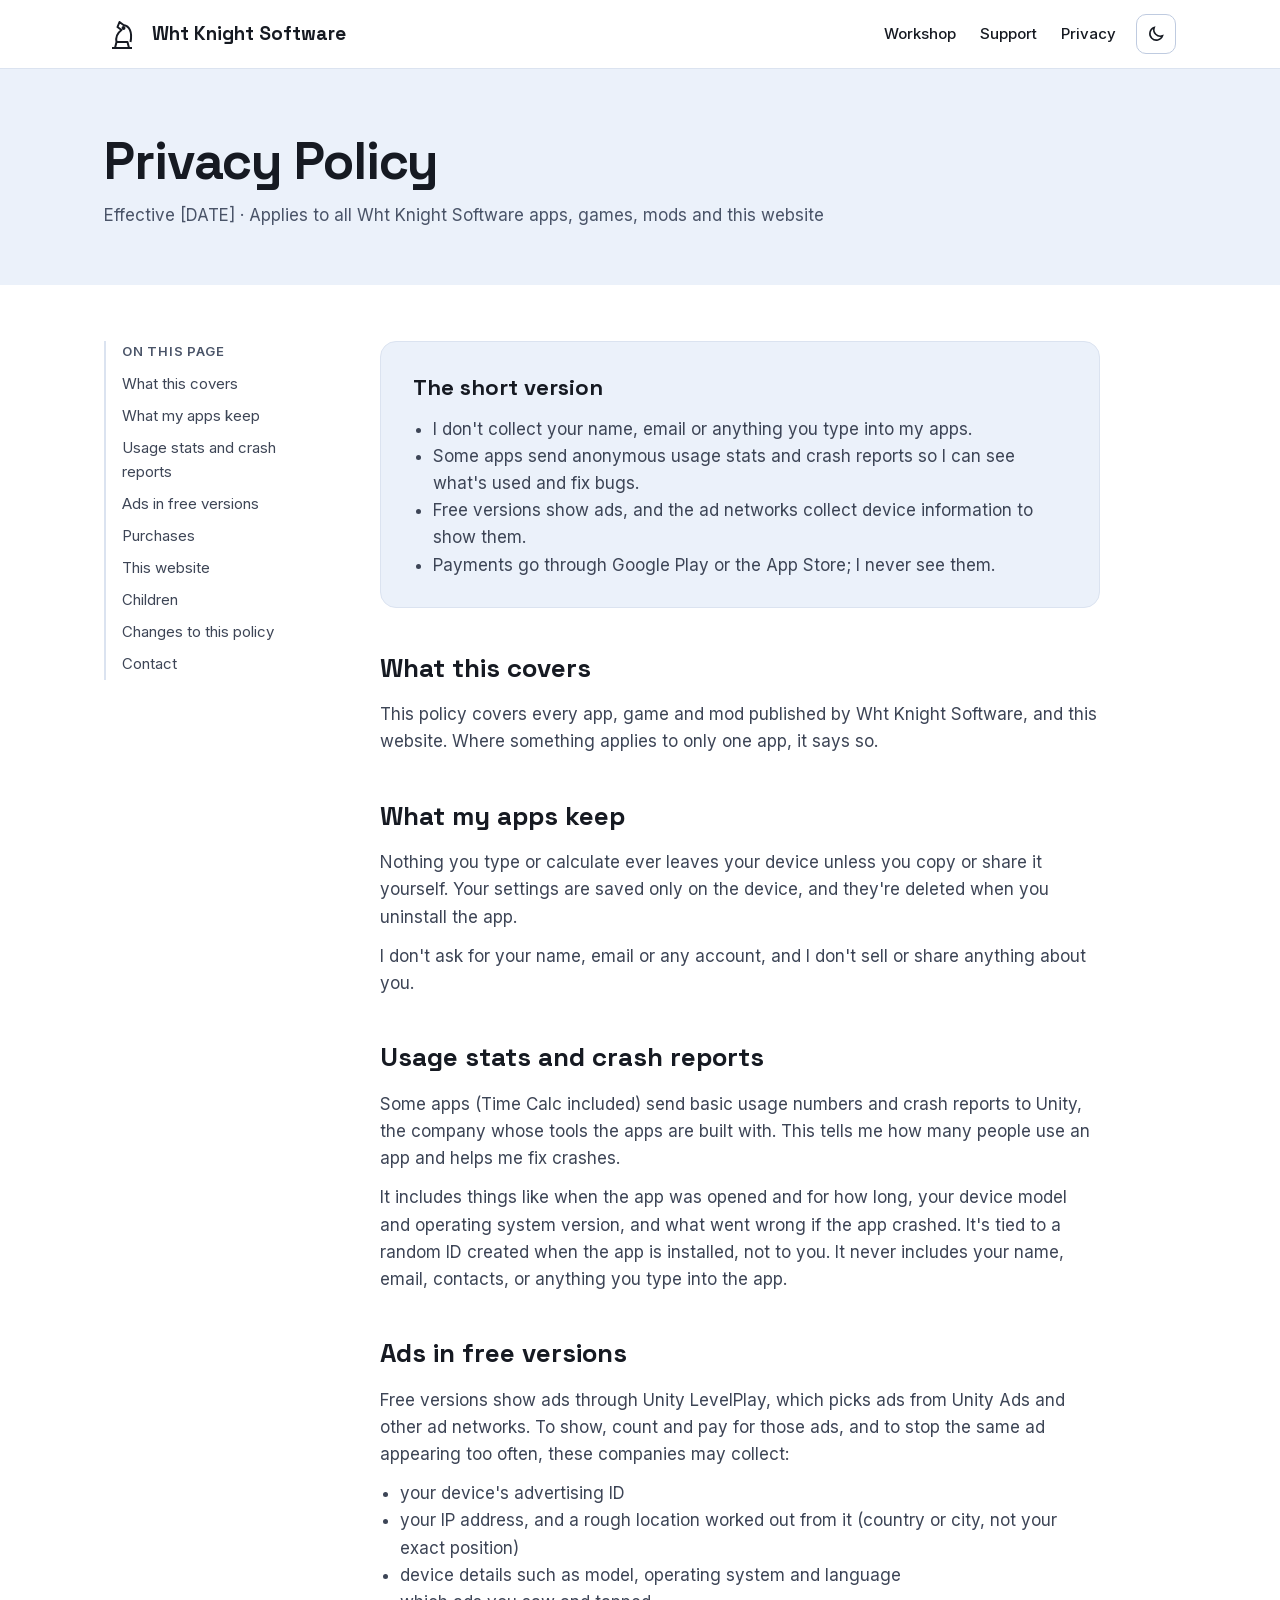
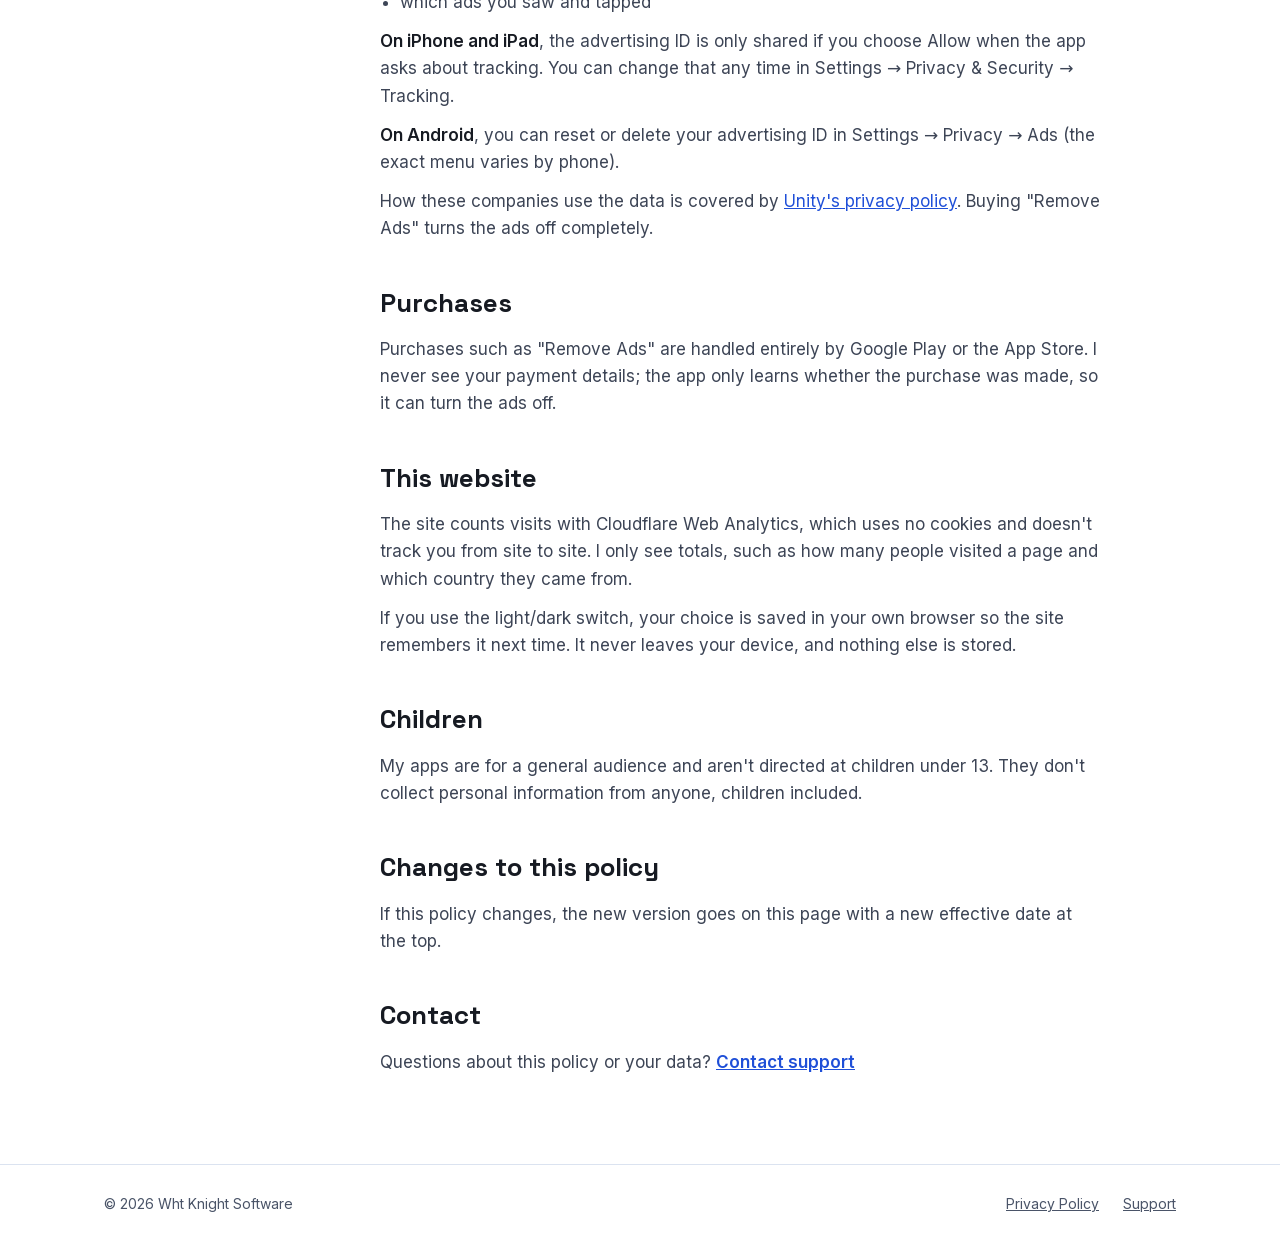
==== privacy/index.html @ 37f2941b "Initial Wht Knight Software website: home, Time Calc, privacy policy and 404 pages." ====
<!doctype html>
<html lang="en">
<head>
<meta charset="utf-8">
<meta name="viewport" content="width=device-width, initial-scale=1">
<title>Privacy Policy · Wht Knight Software</title>
<meta name="description" content="How Wht Knight Software apps, games, mods and this website handle your information.">
<meta property="og:title" content="Privacy Policy · Wht Knight Software">
<meta property="og:description" content="How Wht Knight Software apps, games, mods and this website handle your information.">
<meta property="og:type" content="website">
<meta property="og:site_name" content="Wht Knight Software">
<link rel="icon" href="/favicon.svg" type="image/svg+xml">
<script>try{var t=localStorage.getItem('theme');if(t==='light'||t==='dark')document.documentElement.setAttribute('data-theme',t)}catch(e){}</script>
<link rel="stylesheet" href="/css/site.css">
</head>
<body>
<a class="skip" href="#main">Skip to content</a>
<header class="site-header">
<div class="wrap">
<a class="brand" href="/"><svg width="36" height="36" viewBox="0 0 36 36" fill="none" stroke="currentColor" stroke-width="2" stroke-linejoin="round" aria-hidden="true"><path d="M8 32h20M11 32l1.5-6h11l1.5 6M12.5 26c-1-5 1-9 5-12l-4-3 2-5 4 3c6 1 9 7 7 17"/><circle cx="19.5" cy="12" r="1" fill="currentColor"/></svg><span class="brand-name">Wht Knight Software</span></a>
<div class="header-right">
<nav class="main-nav" aria-label="Main"><a href="/#workshop">Workshop</a><a href="/#support">Support</a><a href="/privacy/">Privacy</a></nav>
<button type="button" class="theme-toggle" aria-label="Switch light or dark mode"><svg class="moon" width="18" height="18" viewBox="0 0 18 18" fill="none" stroke="currentColor" stroke-width="1.6" aria-hidden="true"><path d="M15.5 10.8A6.5 6.5 0 0 1 7.2 2.5a6.5 6.5 0 1 0 8.3 8.3z"/></svg><svg class="sun" width="18" height="18" viewBox="0 0 18 18" fill="none" stroke="currentColor" stroke-width="1.6" stroke-linecap="round" aria-hidden="true"><circle cx="9" cy="9" r="3.5"/><path d="M9 1.5v2M9 14.5v2M1.5 9h2M14.5 9h2M3.7 3.7l1.4 1.4M12.9 12.9l1.4 1.4M3.7 14.3l1.4-1.4M12.9 5.1l1.4-1.4"/></svg></button>
</div>
</div>
</header>
<main id="main">

<section class="doc-head band">
<div class="wrap">
<h1>Privacy Policy</h1>
<p class="faint">Effective [DATE] · Applies to all Wht Knight Software apps, games, mods and this website</p>
</div>
</section>
<section class="doc">
<div class="wrap">
<nav class="toc" aria-label="On this page"><span class="toc-title">On this page</span><a href="#what">What this covers</a><a href="#apps">What my apps keep</a><a href="#stats">Usage stats and crash reports</a><a href="#ads">Ads in free versions</a><a href="#purchases">Purchases</a><a href="#website">This website</a><a href="#children">Children</a><a href="#changes">Changes to this policy</a><a href="#contact">Contact</a></nav>
<div class="doc-body">
<div class="summary"><h2>The short version</h2><ul class="muted">
<li>I don't collect your name, email or anything you type into my apps.</li>
<li>Some apps send anonymous usage stats and crash reports so I can see what's used and fix bugs.</li>
<li>Free versions show ads, and the ad networks collect device information to show them.</li>
<li>Payments go through Google Play or the App Store; I never see them.</li>
</ul></div>
<section id="what"><h2>What this covers</h2><p>This policy covers every app, game and mod published by Wht Knight Software, and this website. Where something applies to only one app, it says so.</p></section><section id="apps"><h2>What my apps keep</h2><p>Nothing you type or calculate ever leaves your device unless you copy or share it yourself. Your settings are saved only on the device, and they're deleted when you uninstall the app.</p><p>I don't ask for your name, email or any account, and I don't sell or share anything about you.</p></section><section id="stats"><h2>Usage stats and crash reports</h2><p>Some apps (Time Calc included) send basic usage numbers and crash reports to Unity, the company whose tools the apps are built with. This tells me how many people use an app and helps me fix crashes.</p><p>It includes things like when the app was opened and for how long, your device model and operating system version, and what went wrong if the app crashed. It's tied to a random ID created when the app is installed, not to you. It never includes your name, email, contacts, or anything you type into the app.</p></section><section id="ads"><h2>Ads in free versions</h2><p>Free versions show ads through Unity LevelPlay, which picks ads from Unity Ads and other ad networks. To show, count and pay for those ads, and to stop the same ad appearing too often, these companies may collect:</p><ul><li>your device's advertising ID</li><li>your IP address, and a rough location worked out from it (country or city, not your exact position)</li><li>device details such as model, operating system and language</li><li>which ads you saw and tapped</li></ul><p><strong>On iPhone and iPad</strong>, the advertising ID is only shared if you choose Allow when the app asks about tracking. You can change that any time in Settings → Privacy &amp; Security → Tracking.</p><p><strong>On Android</strong>, you can reset or delete your advertising ID in Settings → Privacy → Ads (the exact menu varies by phone).</p><p>How these companies use the data is covered by <a href="https://unity.com/legal/game-player-and-app-user-privacy-policy">Unity's privacy policy</a>. Buying "Remove Ads" turns the ads off completely.</p></section><section id="purchases"><h2>Purchases</h2><p>Purchases such as "Remove Ads" are handled entirely by Google Play or the App Store. I never see your payment details; the app only learns whether the purchase was made, so it can turn the ads off.</p></section><section id="website"><h2>This website</h2><p>The site counts visits with Cloudflare Web Analytics, which uses no cookies and doesn't track you from site to site. I only see totals, such as how many people visited a page and which country they came from.</p><p>If you use the light/dark switch, your choice is saved in your own browser so the site remembers it next time. It never leaves your device, and nothing else is stored.</p></section><section id="children"><h2>Children</h2><p>My apps are for a general audience and aren't directed at children under 13. They don't collect personal information from anyone, children included.</p></section><section id="changes"><h2>Changes to this policy</h2><p>If this policy changes, the new version goes on this page with a new effective date at the top.</p></section><section id="contact"><h2>Contact</h2><p>Questions about this policy or your data? <a class="reveal" href="/#support">Contact support</a></p></section>
</div>
</div>
</section>

</main>
<footer class="site-footer">
<div class="wrap">
<span>© 2026 Wht Knight Software</span>
<nav aria-label="Footer"><a href="/privacy/">Privacy Policy</a><a href="/#support">Support</a></nav>
</div>
</footer>
<script src="/js/site.js"></script>
<!-- Cloudflare Web Analytics --><script defer src='https://static.cloudflareinsights.com/beacon.min.js' data-cf-beacon='{"token": "ca6f470025f94512a56d23987fe3d4a7"}'></script><!-- End Cloudflare Web Analytics -->
</body>
</html>
---- css/site.css ----
/* Wht Knight Software site styles. Colors are tokens: change them here, in both themes. */
/* Fonts are hosted here (SIL Open Font License; see fonts/OFL-*.txt), so visitors never contact Google. Latin subset. */
@font-face { font-family: "Inter"; font-style: normal; font-weight: 400 600; font-display: swap; src: url("/fonts/inter-latin.woff2") format("woff2"); }
@font-face { font-family: "Space Grotesk"; font-style: normal; font-weight: 500 700; font-display: swap; src: url("/fonts/space-grotesk-latin.woff2") format("woff2"); }

:root {
  color-scheme: light;
  --bg: #ffffff; --alt: #ebf1fa; --card: #ffffff;
  --fg: #161a22; --muted: #3d4556; --faint: #4a5468;
  --line: #dbe3f0; --line2: #bfcbe0;
  --accent: #1f4fd8; --onaccent: #ffffff; --link: #1f4fd8;
  --hdr: #ffffff; --hdrfg: #161a22; --hdrline: #dbe3f0;
  --ph: #e2eaf7;
}
:root[data-theme="dark"] {
  color-scheme: dark;
  --bg: #0e131e; --alt: #131a29; --card: #1b2336;
  --fg: #e8ecf4; --muted: #a9b4c8; --faint: #8f9bb3;
  --line: #2a3348; --line2: #3a4560;
  --accent: #8cb4ff; --onaccent: #0a1a3a; --link: #8cb4ff;
  --hdr: #1d3b7a; --hdrfg: #ffffff; --hdrline: #1d3b7a;
  --ph: #222b40;
}
@media (prefers-color-scheme: dark) {
  :root:not([data-theme="light"]) {
    color-scheme: dark;
    --bg: #0e131e; --alt: #131a29; --card: #1b2336;
    --fg: #e8ecf4; --muted: #a9b4c8; --faint: #8f9bb3;
    --line: #2a3348; --line2: #3a4560;
    --accent: #8cb4ff; --onaccent: #0a1a3a; --link: #8cb4ff;
    --hdr: #1d3b7a; --hdrfg: #ffffff; --hdrline: #1d3b7a;
    --ph: #222b40;
  }
}

*, *::before, *::after { box-sizing: border-box; }
html { scroll-behavior: smooth; }
@media (prefers-reduced-motion: reduce) { html { scroll-behavior: auto; } }
body {
  margin: 0; background: var(--bg); color: var(--fg);
  font-family: Inter, system-ui, -apple-system, "Segoe UI", sans-serif; font-size: 17px; line-height: 1.6;
  -webkit-text-size-adjust: 100%;
}
h1, h2, h3, .brand-name { font-family: "Space Grotesk", Inter, system-ui, sans-serif; }
h1, h2, h3, p { margin: 0; }
a { color: var(--link); }
img { max-width: 100%; }
.wrap { max-width: 1120px; margin: 0 auto; padding: 0 24px; }
.muted { color: var(--muted); }
.faint { color: var(--faint); }
.accent { color: var(--accent); }
.skip { position: absolute; left: -9999px; }
.skip:focus { left: 16px; top: 16px; z-index: 10; background: var(--card); padding: 8px 12px; border-radius: 8px; }

/* Header */
.site-header { background: var(--hdr); border-bottom: 1px solid var(--hdrline); }
.site-header .wrap { display: flex; flex-wrap: wrap; align-items: center; justify-content: space-between; gap: 12px 24px; padding-top: 14px; padding-bottom: 14px; }
.brand { display: flex; align-items: center; gap: 12px; color: var(--hdrfg); text-decoration: none; }
.brand-name { font-weight: 700; font-size: 19px; }
.header-right { display: flex; align-items: center; gap: 20px; }
.main-nav { display: flex; flex-wrap: wrap; gap: 4px 24px; font-size: 15px; font-weight: 500; }
.main-nav a { color: var(--hdrfg); text-decoration: none; padding: 8px 0; }
.main-nav a:hover { text-decoration: underline; }
.theme-toggle {
  display: inline-flex; align-items: center; justify-content: center; width: 40px; height: 40px;
  border-radius: 10px; border: 1px solid var(--line2); background: transparent; color: var(--hdrfg); cursor: pointer; padding: 0;
}
:root[data-theme="dark"] .theme-toggle { border-color: rgba(255,255,255,0.35); }
@media (prefers-color-scheme: dark) { :root:not([data-theme="light"]) .theme-toggle { border-color: rgba(255,255,255,0.35); } }
.theme-toggle .sun { display: none; }
:root[data-theme="dark"] .theme-toggle .sun { display: block; }
:root[data-theme="dark"] .theme-toggle .moon { display: none; }
@media (prefers-color-scheme: dark) {
  :root:not([data-theme="light"]) .theme-toggle .sun { display: block; }
  :root:not([data-theme="light"]) .theme-toggle .moon { display: none; }
}

/* Sections */
.band { background: var(--alt); }
.section { padding: 80px 0; }
.section > .wrap { display: flex; flex-direction: column; gap: 28px; }
.section-title { font-size: 34px; letter-spacing: -0.01em; line-height: 1.2; }

/* Home hero */
.hero { padding: 96px 0; text-align: center; }
.hero .wrap { max-width: 880px; display: flex; flex-direction: column; align-items: center; gap: 22px; }
.hero h1 { font-size: clamp(38px, 6vw, 60px); line-height: 1.06; letter-spacing: -0.02em; }
.hero p { font-size: 19px; max-width: 600px; }

/* Project card */
.card { border: 1px solid var(--line); background: var(--card); border-radius: 20px; padding: 36px; }
.project { display: flex; flex-wrap: wrap; align-items: center; gap: 36px; }
.project-main { flex: 1 1 440px; display: flex; flex-direction: column; gap: 14px; }
.project-head { display: flex; align-items: center; gap: 16px; }
.app-icon { flex: none; border-radius: 22%; display: block; }
.project h3 { font-size: 28px; line-height: 1.2; }
.tags { display: flex; flex-wrap: wrap; gap: 8px; margin-top: 4px; }
.tag { display: inline-flex; padding: 2px 10px; border-radius: 999px; background: var(--alt); border: 1px solid var(--line); font-size: 13px; font-weight: 600; color: var(--faint); }
.links { display: flex; flex-wrap: wrap; align-items: center; gap: 12px; margin-top: 8px; }
.more { font-size: 15px; font-weight: 600; padding: 8px; }
.shot { flex: none; border-radius: 18px; border: 1px solid var(--line); background: var(--ph); display: block; }
.shot-placeholder { flex: none; width: 150px; height: 310px; border-radius: 18px; border: 2px dashed var(--line2); background: var(--ph); }

/* Official store badges. Google's PNG has built-in clear space, so it's drawn taller to match Apple's. */
.badge { display: inline-block; line-height: 0; }
.badge img { display: block; width: auto; }
.badge-google img { height: 70px; margin: -9px -9px; }
.badge-apple img { height: 52px; }

/* Teaser */
.teaser { border: 1px dashed var(--line2); border-radius: 20px; padding: 32px; background: var(--alt); display: flex; flex-wrap: wrap; align-items: center; gap: 24px; }
.section.band .teaser { background: var(--card); }
.teaser-mark { flex: none; width: 72px; height: 72px; border-radius: 18px; border: 2px dashed var(--line2); display: flex; align-items: center; justify-content: center; color: var(--faint); }
.teaser-text { flex: 1 1 320px; display: flex; flex-direction: column; gap: 6px; }
.teaser h3 { font-size: 24px; }

/* Support + privacy */
.duo { display: grid; grid-template-columns: repeat(auto-fit, minmax(300px, 1fr)); gap: 24px; }
.duo .card { padding: 32px; display: flex; flex-direction: column; gap: 14px; }
.duo h2 { font-size: 30px; }
.reveal { font-weight: 600; }

/* Footer */
.site-footer { border-top: 1px solid var(--line); }
.site-footer .wrap { padding-top: 28px; padding-bottom: 28px; display: flex; flex-wrap: wrap; justify-content: space-between; gap: 16px; font-size: 14px; color: var(--faint); }
.site-footer nav { display: flex; flex-wrap: wrap; gap: 24px; }
.site-footer a { color: var(--faint); }

/* App page */
.crumb { font-size: 15px; color: var(--faint); }
.crumb a { color: var(--faint); }
.app-hero { padding: 40px 0 80px; }
.app-hero .wrap { display: flex; flex-direction: column; gap: 28px; }
.app-hero-row { display: flex; flex-wrap: wrap; align-items: center; gap: 56px; }
.app-hero-main { flex: 1 1 480px; display: flex; flex-direction: column; gap: 20px; }
.app-hero h1 { font-size: clamp(40px, 6vw, 52px); line-height: 1; }
.tagline { font-family: "Space Grotesk", Inter, sans-serif; font-size: clamp(22px, 3vw, 28px); line-height: 1.25; font-weight: 500; }
.app-hero-shot { flex: 0 1 260px; display: flex; justify-content: center; }
.examples { display: grid; grid-template-columns: repeat(auto-fit, minmax(280px, 1fr)); gap: 20px; }
.example { border-radius: 16px; background: var(--card); border: 1px solid var(--line); padding: 24px; display: flex; flex-direction: column; gap: 14px; }
.calc { margin-top: auto; border-radius: 10px; background: var(--alt); border: 1px solid var(--line); padding: 14px 16px; font-family: ui-monospace, "SF Mono", Menlo, Consolas, monospace; font-size: 16px; display: flex; flex-wrap: wrap; justify-content: space-between; gap: 8px; }
.calc b { font-weight: 700; }
.note { font-size: 14px; color: var(--faint); }
.features { display: grid; grid-template-columns: repeat(auto-fit, minmax(280px, 1fr)); gap: 32px 40px; }
.features h3 { font-size: 20px; margin-bottom: 6px; }
.shots { display: flex; flex-wrap: wrap; gap: 24px; align-items: flex-end; }
.faq div { padding: 22px 0; border-top: 1px solid var(--line); }
.faq h3 { font-size: 20px; margin-bottom: 6px; }

/* Policy page */
.doc-head { padding: 64px 0 56px; }
.doc-head .wrap { display: flex; flex-direction: column; gap: 12px; }
.doc-head h1 { font-size: clamp(38px, 6vw, 52px); letter-spacing: -0.02em; line-height: 1.1; }
.doc { padding: 56px 0 88px; }
.doc .wrap { display: flex; flex-wrap: wrap; gap: 56px; align-items: flex-start; }
.toc { flex: 0 0 220px; position: sticky; top: 24px; display: flex; flex-direction: column; font-size: 15px; border-left: 2px solid var(--line); padding-left: 16px; }
.toc-title { font-size: 13px; font-weight: 600; letter-spacing: 0.06em; text-transform: uppercase; color: var(--faint); margin-bottom: 6px; }
.toc a { color: var(--muted); text-decoration: none; padding: 4px 0; }
.toc a:hover { color: var(--link); }
.doc-body { flex: 1 1 520px; max-width: 720px; display: flex; flex-direction: column; gap: 40px; }
.doc-body section { scroll-margin-top: 24px; display: flex; flex-direction: column; gap: 12px; color: var(--muted); }
.doc-body h2 { font-size: 26px; color: var(--fg); }
.doc-body p, .doc-body ul { margin: 0; }
.doc-body ul { padding-left: 20px; }
.doc-body strong { color: var(--fg); }
.summary { border-radius: 16px; background: var(--alt); border: 1px solid var(--line); padding: 28px 32px; display: flex; flex-direction: column; gap: 10px; }
.summary h2 { font-size: 22px; }
@media (max-width: 820px) { .toc { position: static; flex-basis: 100%; } }

@media (max-width: 600px) {
  .wrap { padding: 0 16px; }
  .section { padding: 56px 0; }
  .hero { padding: 64px 0; }
  .card, .teaser { padding: 24px; }
  .header-right { width: 100%; justify-content: space-between; }
}

/* 404 */
.lost-knight { max-width: 100%; height: auto; }
.lost-knight .sq-l { fill: var(--card); stroke: var(--line); }
.lost-knight .sq-d { fill: var(--line2); }
.lost-knight .lk-path { stroke: var(--accent); }
.lost-knight .lk-q { fill: var(--accent); font: 700 24px "Space Grotesk", sans-serif; }
.lost-knight .lk-knight { stroke: var(--fg); }
@media (prefers-reduced-motion: no-preference) {
  .lost-knight .lk-path { animation: lk-march 1.6s linear infinite; }
  @keyframes lk-march { to { stroke-dashoffset: -26; } }
}
.nf[hidden] { display: none; }
.nf-display { width: min(420px, 100%); border-radius: 18px; background: #000; padding: 22px 24px; display: flex; flex-direction: column; align-items: flex-start; gap: 8px; text-align: left; box-shadow: 0 16px 40px rgba(10, 14, 30, 0.25); font-family: ui-monospace, "SF Mono", Menlo, Consolas, monospace; font-size: clamp(20px, 4vw, 26px); }
.nf-entry { color: #9fb3d9; }
.nf-result { color: #ffffff; font-weight: 700; align-self: flex-end; }
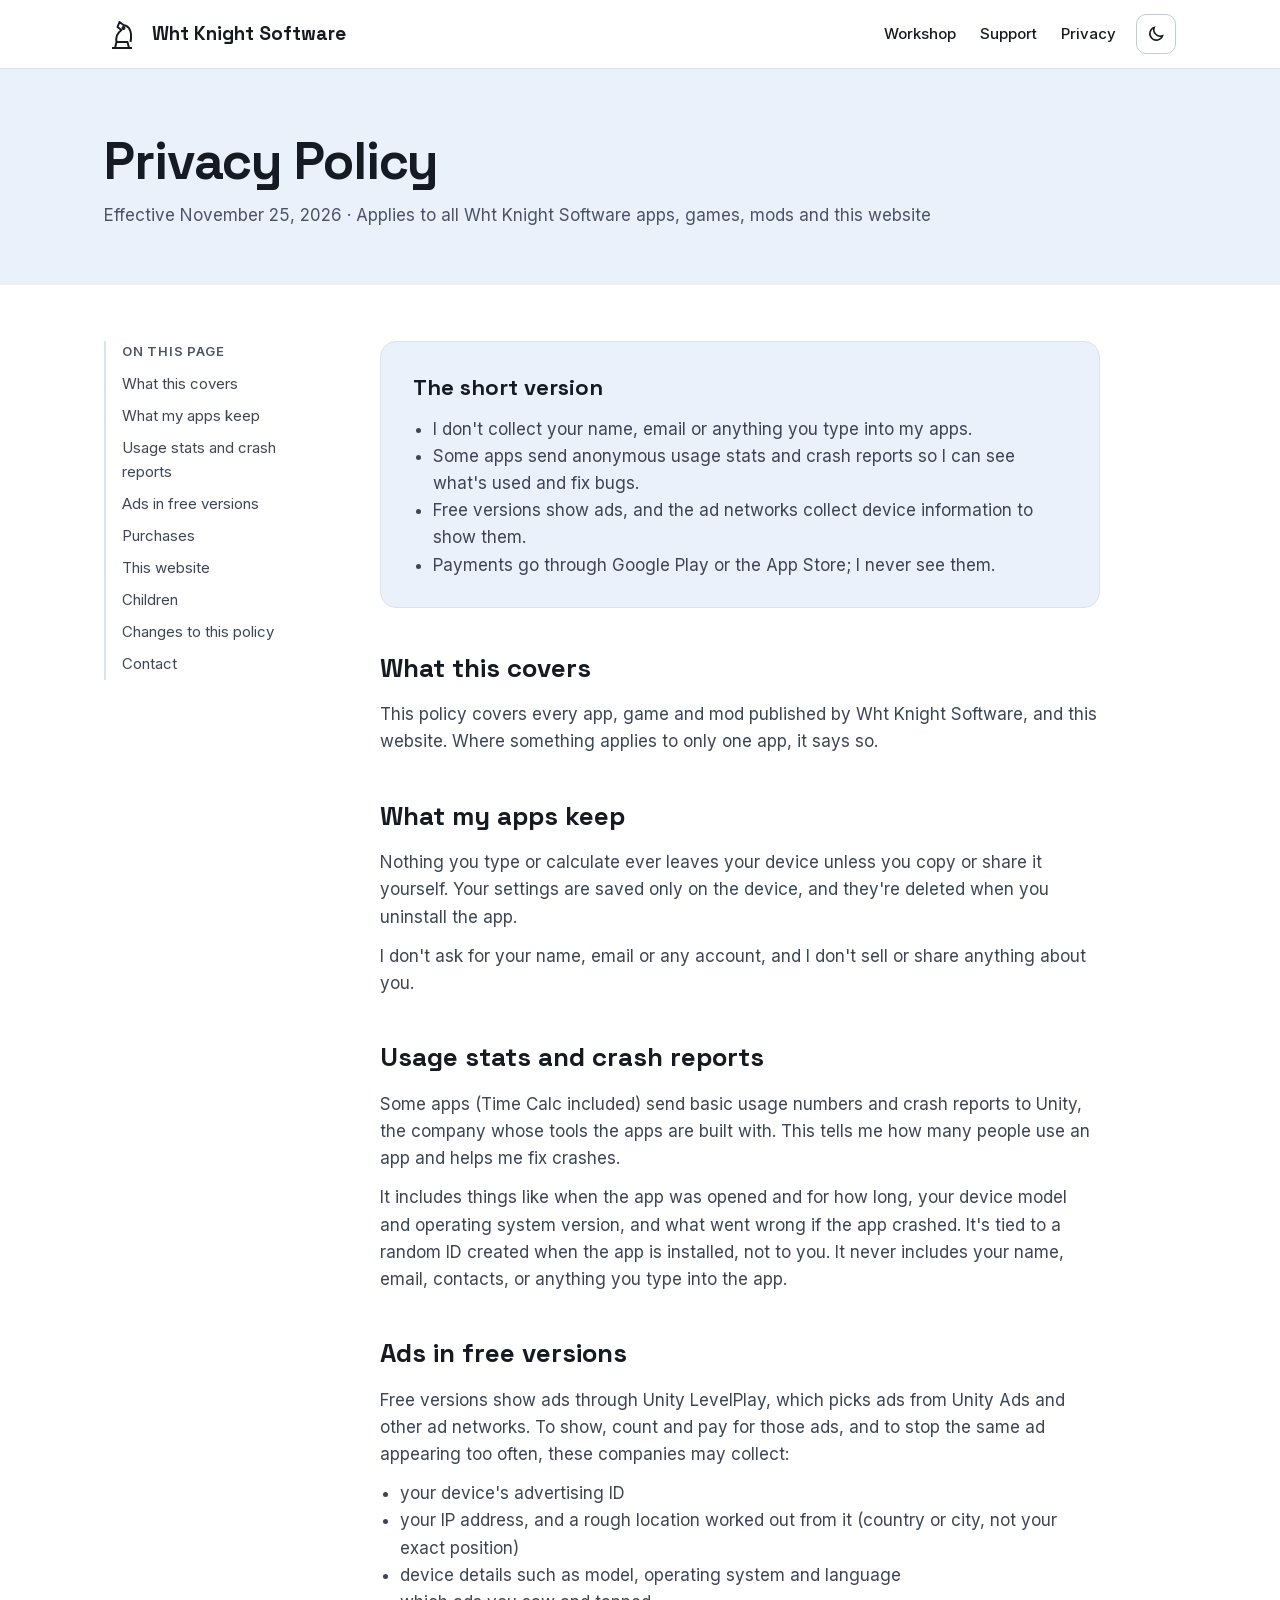
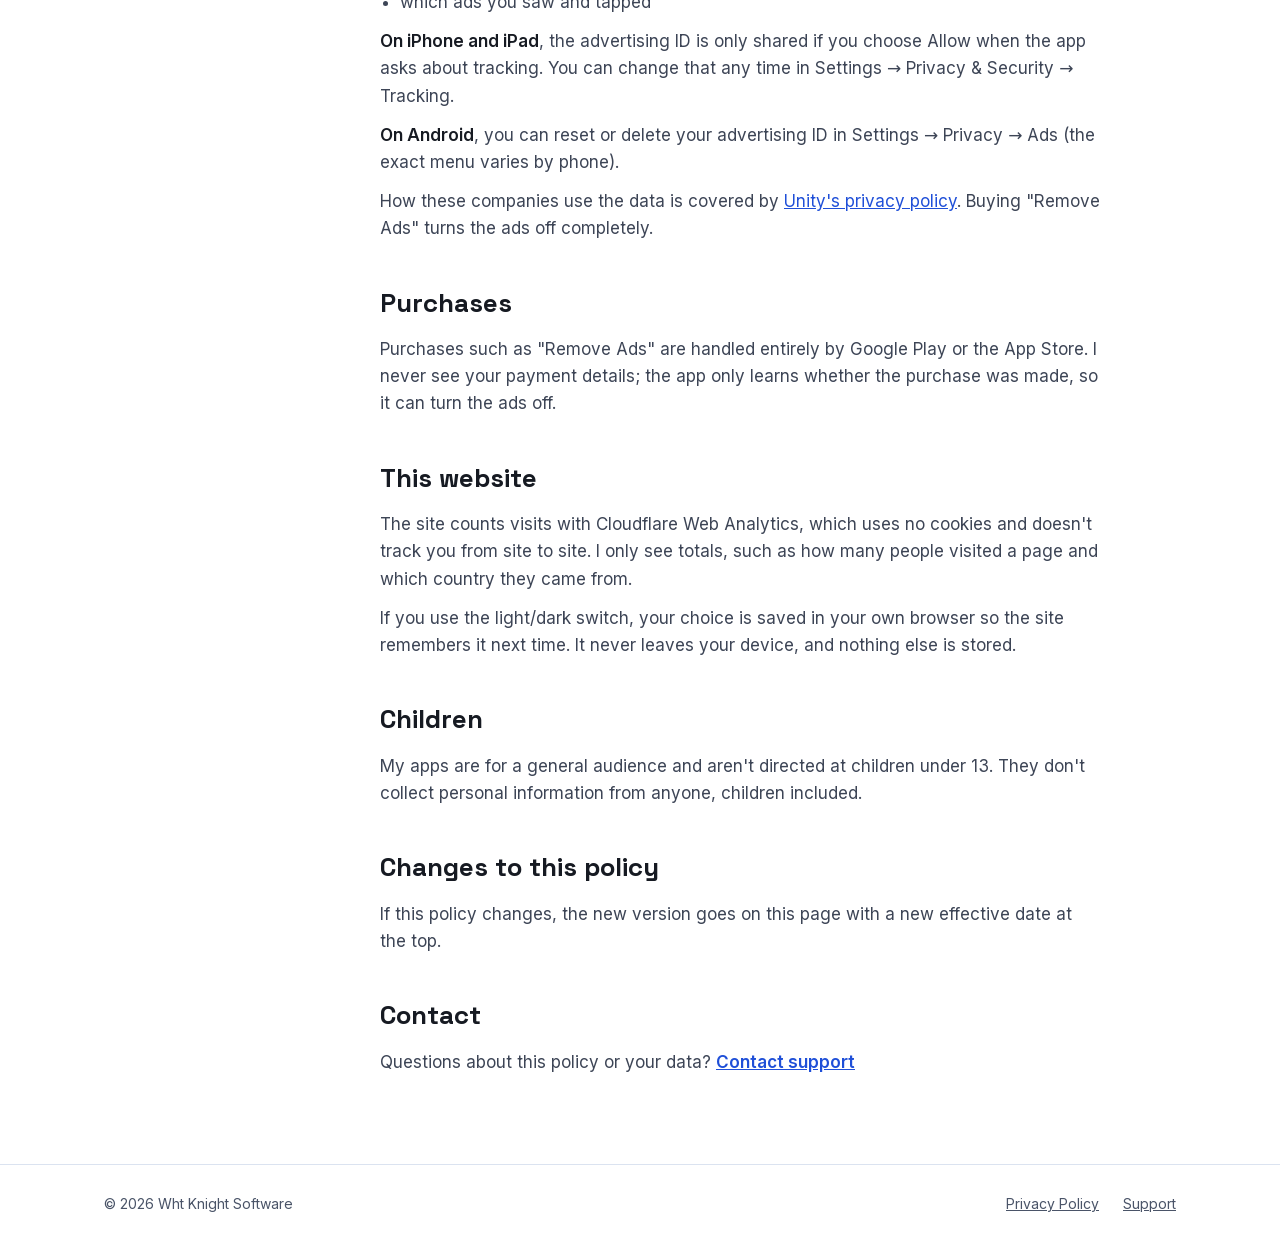
==== commit b33d0af0: "Add app-ads.txt and set the privacy policy's effective date." ====
--- a/privacy/index.html
+++ b/privacy/index.html
@@ -29,7 +29,7 @@
 <section class="doc-head band">
 <div class="wrap">
 <h1>Privacy Policy</h1>
-<p class="faint">Effective [DATE] · Applies to all Wht Knight Software apps, games, mods and this website</p>
+<p class="faint">Effective November 25, 2026 · Applies to all Wht Knight Software apps, games, mods and this website</p>
 </div>
 </section>
 <section class="doc">
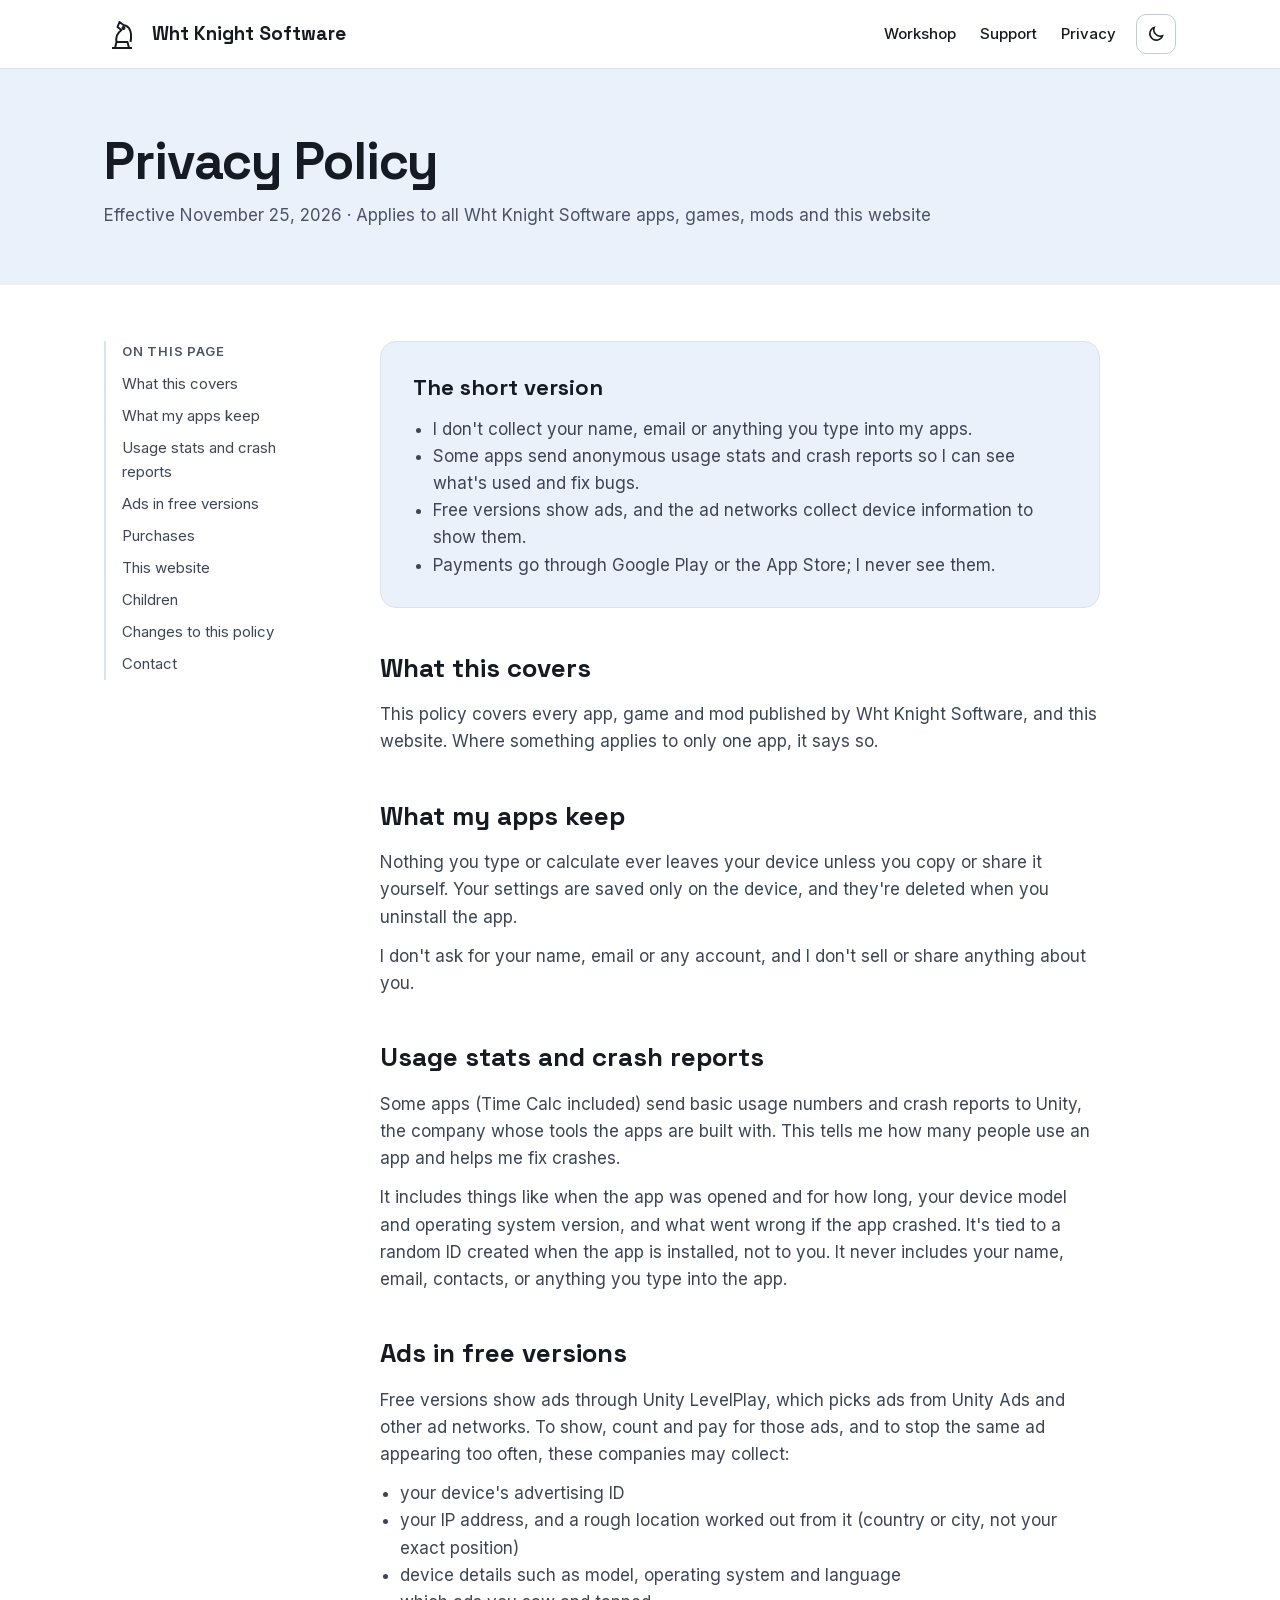
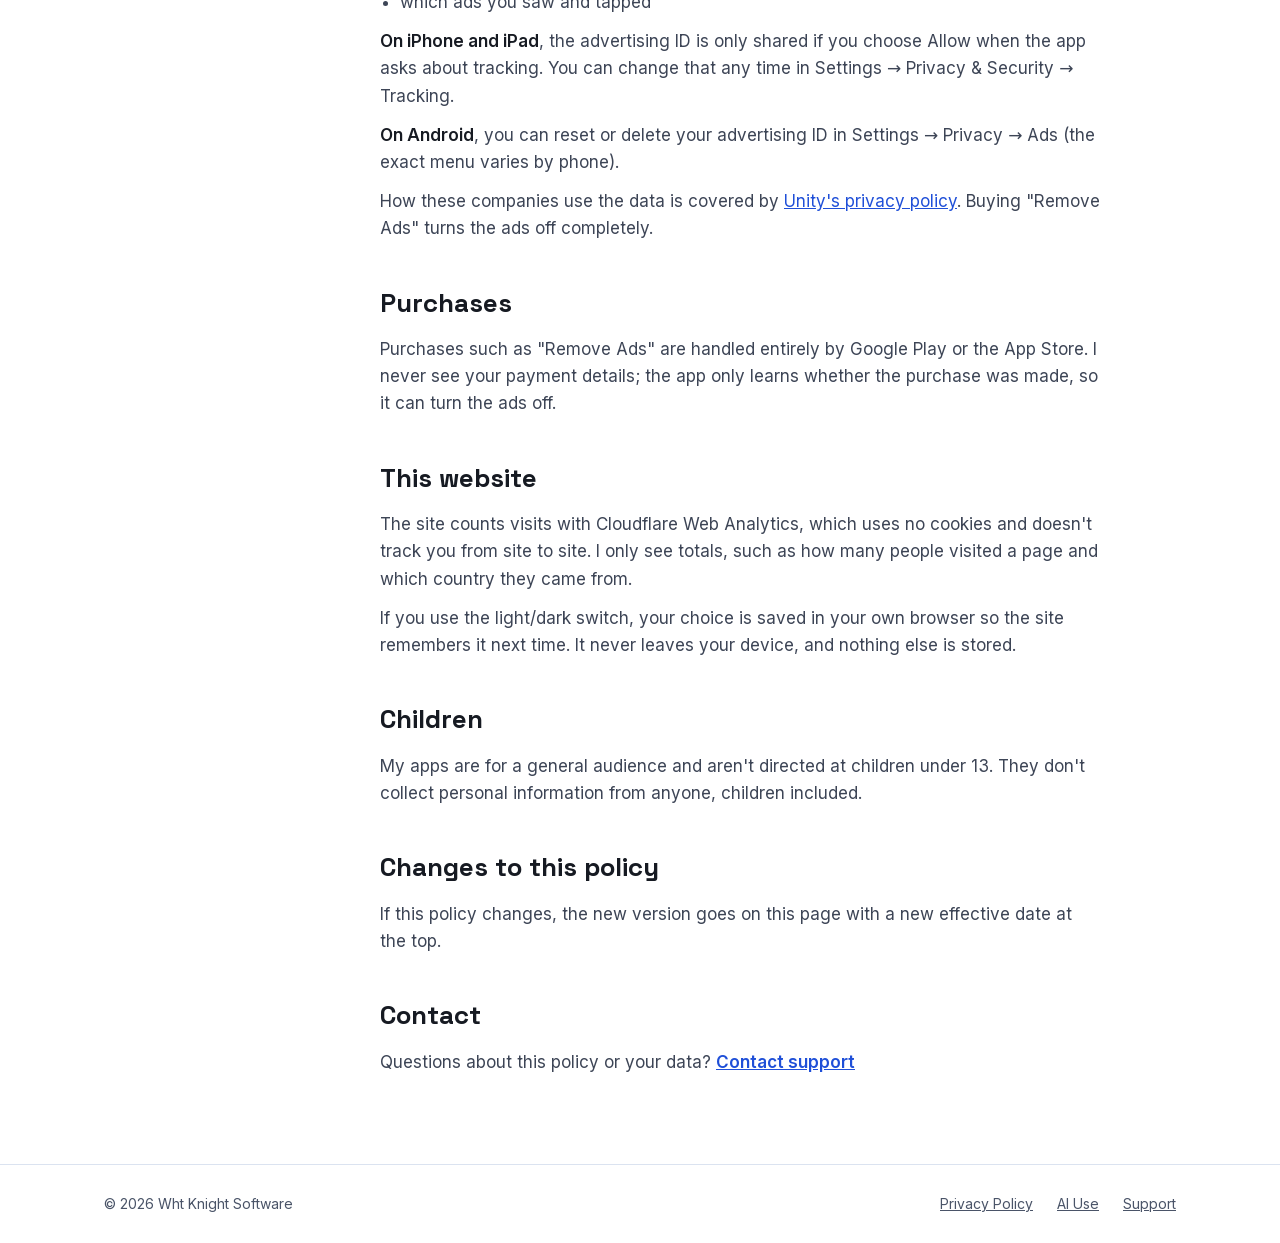
==== commit 51e8d7d6: "Add the How I use AI page and an AI Use link in the footer." ====
--- a/privacy/index.html
+++ b/privacy/index.html
@@ -51,7 +51,7 @@
 <footer class="site-footer">
 <div class="wrap">
 <span>© 2026 Wht Knight Software</span>
-<nav aria-label="Footer"><a href="/privacy/">Privacy Policy</a><a href="/#support">Support</a></nav>
+<nav aria-label="Footer"><a href="/privacy/">Privacy Policy</a><a href="/ai/">AI Use</a><a href="/#support">Support</a></nav>
 </div>
 </footer>
 <script src="/js/site.js"></script>
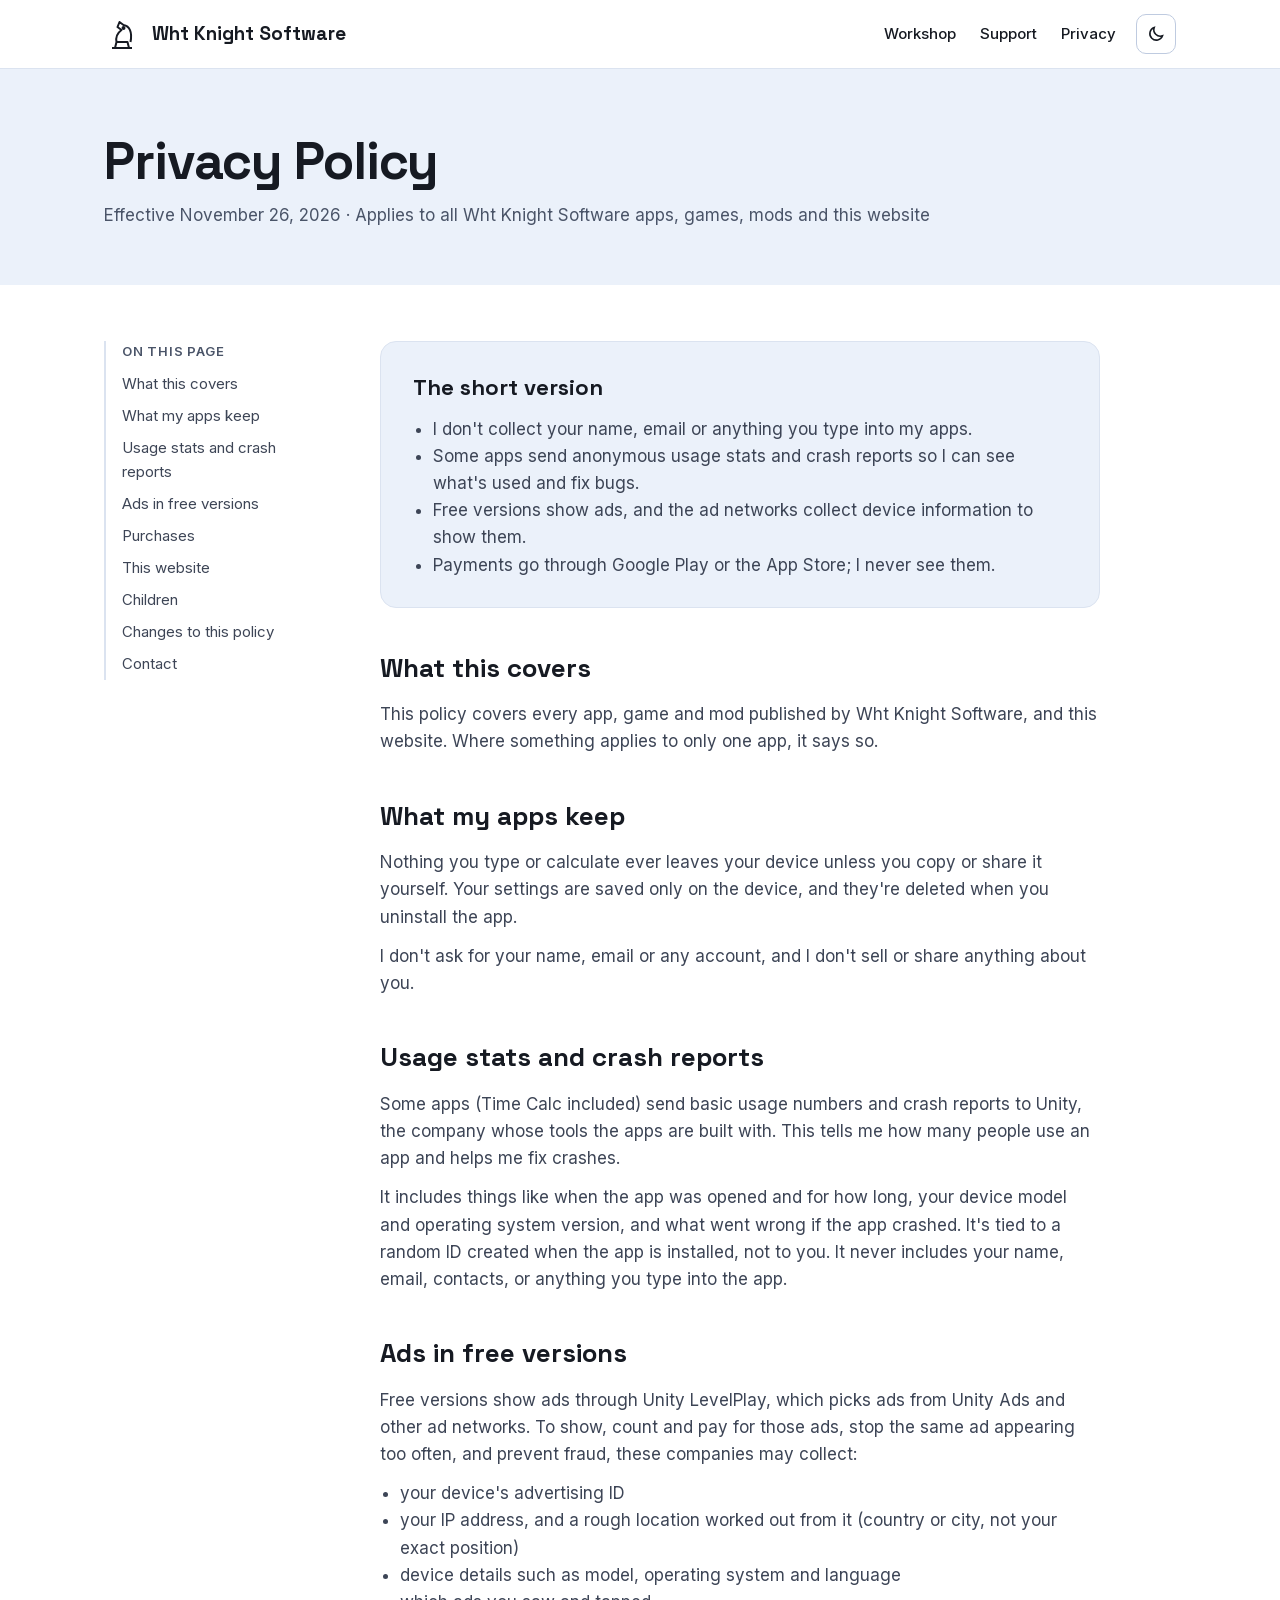
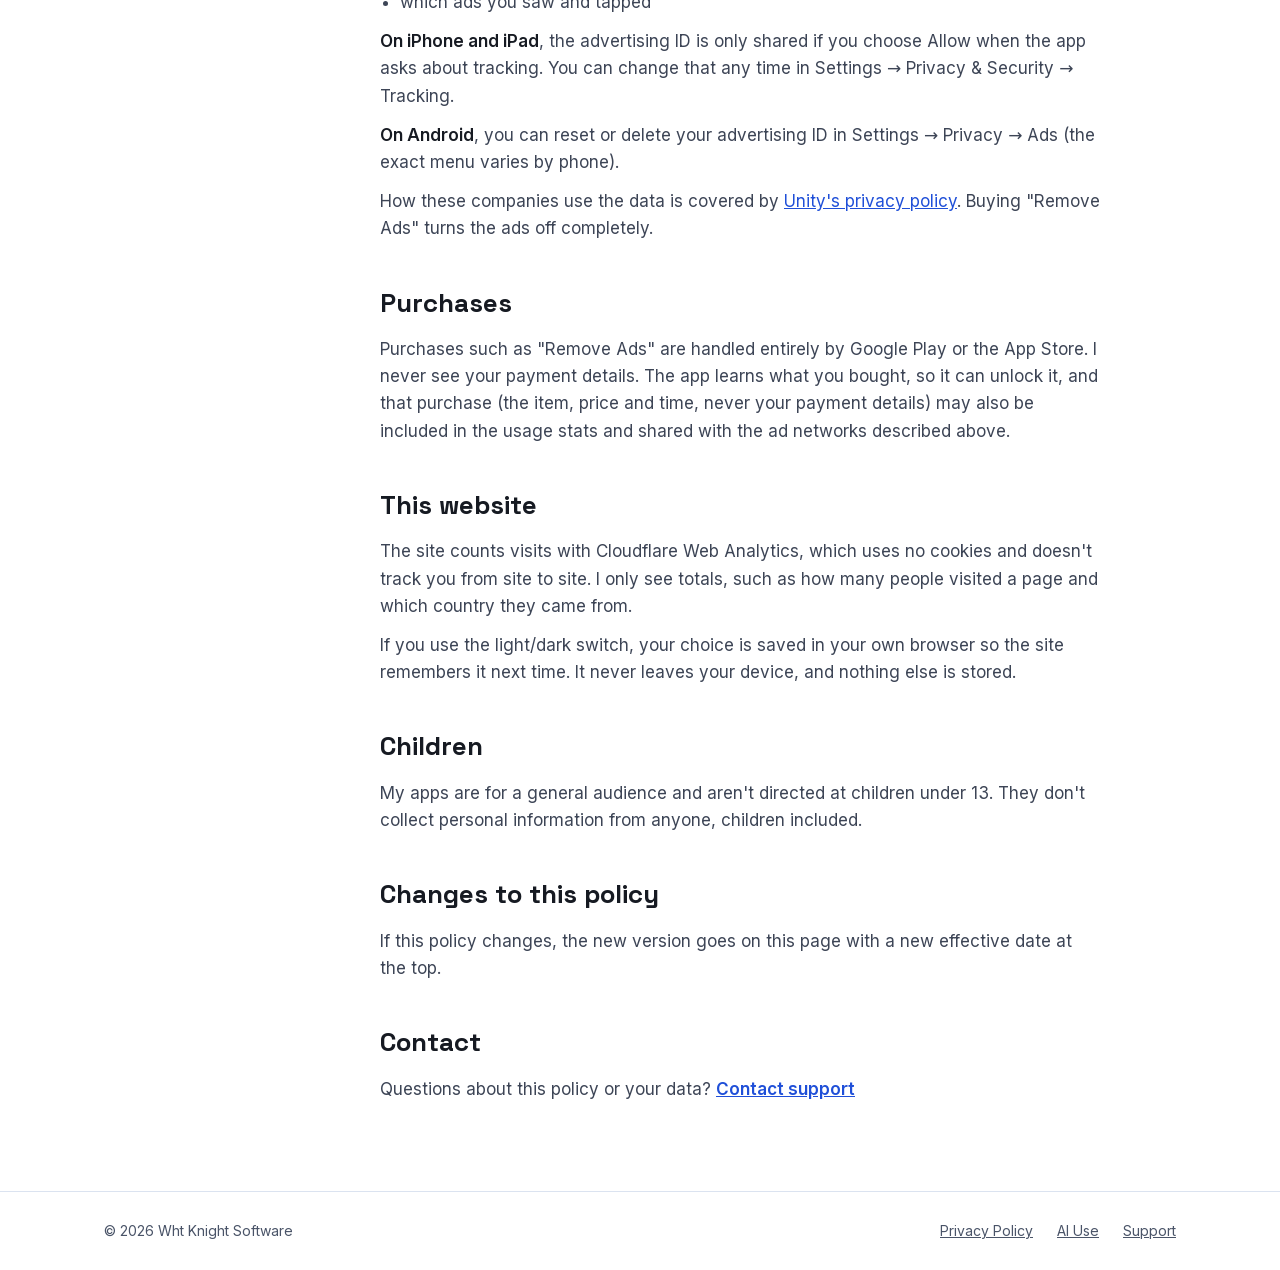
==== commit 899e9966: "Add the Time Calc Terms of Use page and update the privacy policy for purchase data and fraud preven" ====
--- a/privacy/index.html
+++ b/privacy/index.html
@@ -29,7 +29,7 @@
 <section class="doc-head band">
 <div class="wrap">
 <h1>Privacy Policy</h1>
-<p class="faint">Effective November 25, 2026 · Applies to all Wht Knight Software apps, games, mods and this website</p>
+<p class="faint">Effective November 26, 2026 · Applies to all Wht Knight Software apps, games, mods and this website</p>
 </div>
 </section>
 <section class="doc">
@@ -42,7 +42,7 @@
 <li>Free versions show ads, and the ad networks collect device information to show them.</li>
 <li>Payments go through Google Play or the App Store; I never see them.</li>
 </ul></div>
-<section id="what"><h2>What this covers</h2><p>This policy covers every app, game and mod published by Wht Knight Software, and this website. Where something applies to only one app, it says so.</p></section><section id="apps"><h2>What my apps keep</h2><p>Nothing you type or calculate ever leaves your device unless you copy or share it yourself. Your settings are saved only on the device, and they're deleted when you uninstall the app.</p><p>I don't ask for your name, email or any account, and I don't sell or share anything about you.</p></section><section id="stats"><h2>Usage stats and crash reports</h2><p>Some apps (Time Calc included) send basic usage numbers and crash reports to Unity, the company whose tools the apps are built with. This tells me how many people use an app and helps me fix crashes.</p><p>It includes things like when the app was opened and for how long, your device model and operating system version, and what went wrong if the app crashed. It's tied to a random ID created when the app is installed, not to you. It never includes your name, email, contacts, or anything you type into the app.</p></section><section id="ads"><h2>Ads in free versions</h2><p>Free versions show ads through Unity LevelPlay, which picks ads from Unity Ads and other ad networks. To show, count and pay for those ads, and to stop the same ad appearing too often, these companies may collect:</p><ul><li>your device's advertising ID</li><li>your IP address, and a rough location worked out from it (country or city, not your exact position)</li><li>device details such as model, operating system and language</li><li>which ads you saw and tapped</li></ul><p><strong>On iPhone and iPad</strong>, the advertising ID is only shared if you choose Allow when the app asks about tracking. You can change that any time in Settings → Privacy &amp; Security → Tracking.</p><p><strong>On Android</strong>, you can reset or delete your advertising ID in Settings → Privacy → Ads (the exact menu varies by phone).</p><p>How these companies use the data is covered by <a href="https://unity.com/legal/game-player-and-app-user-privacy-policy">Unity's privacy policy</a>. Buying "Remove Ads" turns the ads off completely.</p></section><section id="purchases"><h2>Purchases</h2><p>Purchases such as "Remove Ads" are handled entirely by Google Play or the App Store. I never see your payment details; the app only learns whether the purchase was made, so it can turn the ads off.</p></section><section id="website"><h2>This website</h2><p>The site counts visits with Cloudflare Web Analytics, which uses no cookies and doesn't track you from site to site. I only see totals, such as how many people visited a page and which country they came from.</p><p>If you use the light/dark switch, your choice is saved in your own browser so the site remembers it next time. It never leaves your device, and nothing else is stored.</p></section><section id="children"><h2>Children</h2><p>My apps are for a general audience and aren't directed at children under 13. They don't collect personal information from anyone, children included.</p></section><section id="changes"><h2>Changes to this policy</h2><p>If this policy changes, the new version goes on this page with a new effective date at the top.</p></section><section id="contact"><h2>Contact</h2><p>Questions about this policy or your data? <a class="reveal" href="/#support">Contact support</a></p></section>
+<section id="what"><h2>What this covers</h2><p>This policy covers every app, game and mod published by Wht Knight Software, and this website. Where something applies to only one app, it says so.</p></section><section id="apps"><h2>What my apps keep</h2><p>Nothing you type or calculate ever leaves your device unless you copy or share it yourself. Your settings are saved only on the device, and they're deleted when you uninstall the app.</p><p>I don't ask for your name, email or any account, and I don't sell or share anything about you.</p></section><section id="stats"><h2>Usage stats and crash reports</h2><p>Some apps (Time Calc included) send basic usage numbers and crash reports to Unity, the company whose tools the apps are built with. This tells me how many people use an app and helps me fix crashes.</p><p>It includes things like when the app was opened and for how long, your device model and operating system version, and what went wrong if the app crashed. It's tied to a random ID created when the app is installed, not to you. It never includes your name, email, contacts, or anything you type into the app.</p></section><section id="ads"><h2>Ads in free versions</h2><p>Free versions show ads through Unity LevelPlay, which picks ads from Unity Ads and other ad networks. To show, count and pay for those ads, stop the same ad appearing too often, and prevent fraud, these companies may collect:</p><ul><li>your device's advertising ID</li><li>your IP address, and a rough location worked out from it (country or city, not your exact position)</li><li>device details such as model, operating system and language</li><li>which ads you saw and tapped</li></ul><p><strong>On iPhone and iPad</strong>, the advertising ID is only shared if you choose Allow when the app asks about tracking. You can change that any time in Settings → Privacy &amp; Security → Tracking.</p><p><strong>On Android</strong>, you can reset or delete your advertising ID in Settings → Privacy → Ads (the exact menu varies by phone).</p><p>How these companies use the data is covered by <a href="https://unity.com/legal/game-player-and-app-user-privacy-policy">Unity's privacy policy</a>. Buying "Remove Ads" turns the ads off completely.</p></section><section id="purchases"><h2>Purchases</h2><p>Purchases such as "Remove Ads" are handled entirely by Google Play or the App Store. I never see your payment details. The app learns what you bought, so it can unlock it, and that purchase (the item, price and time, never your payment details) may also be included in the usage stats and shared with the ad networks described above.</p></section><section id="website"><h2>This website</h2><p>The site counts visits with Cloudflare Web Analytics, which uses no cookies and doesn't track you from site to site. I only see totals, such as how many people visited a page and which country they came from.</p><p>If you use the light/dark switch, your choice is saved in your own browser so the site remembers it next time. It never leaves your device, and nothing else is stored.</p></section><section id="children"><h2>Children</h2><p>My apps are for a general audience and aren't directed at children under 13. They don't collect personal information from anyone, children included.</p></section><section id="changes"><h2>Changes to this policy</h2><p>If this policy changes, the new version goes on this page with a new effective date at the top.</p></section><section id="contact"><h2>Contact</h2><p>Questions about this policy or your data? <a class="reveal" href="/#support">Contact support</a></p></section>
 </div>
 </div>
 </section>
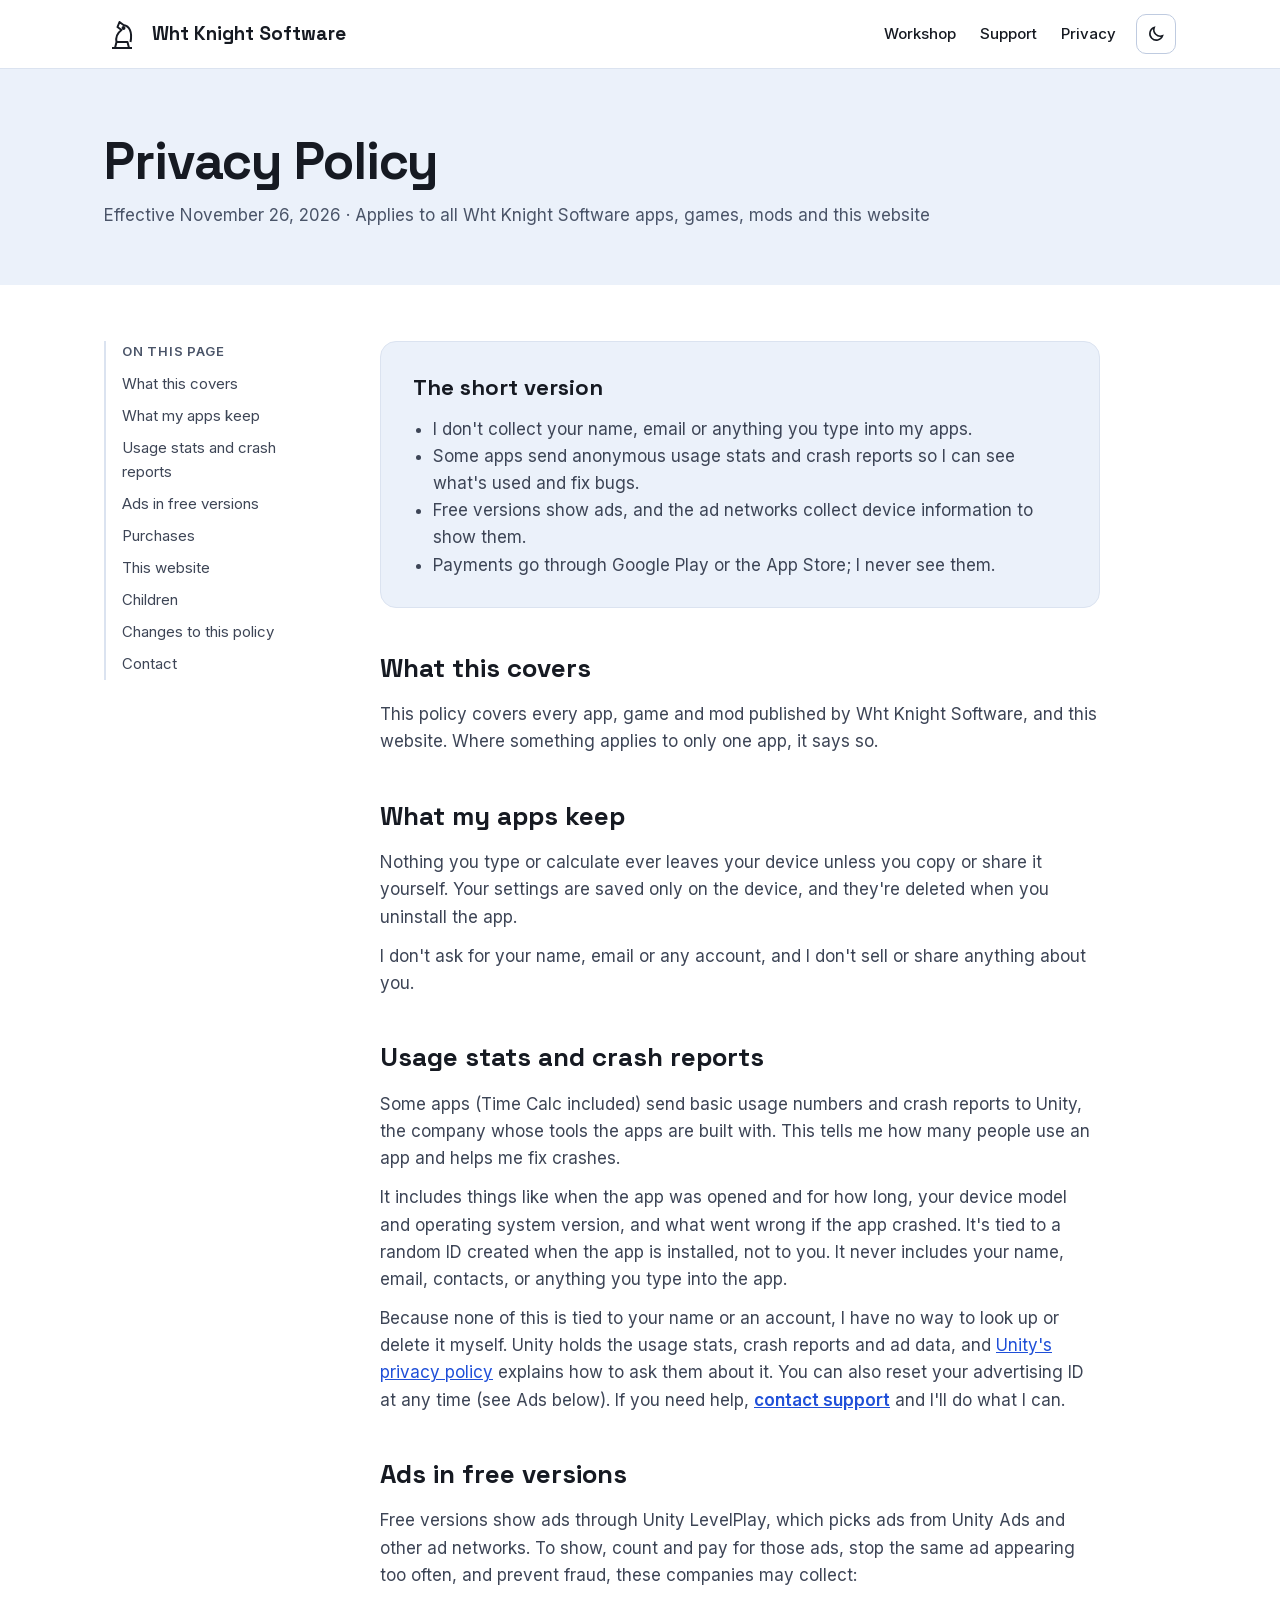
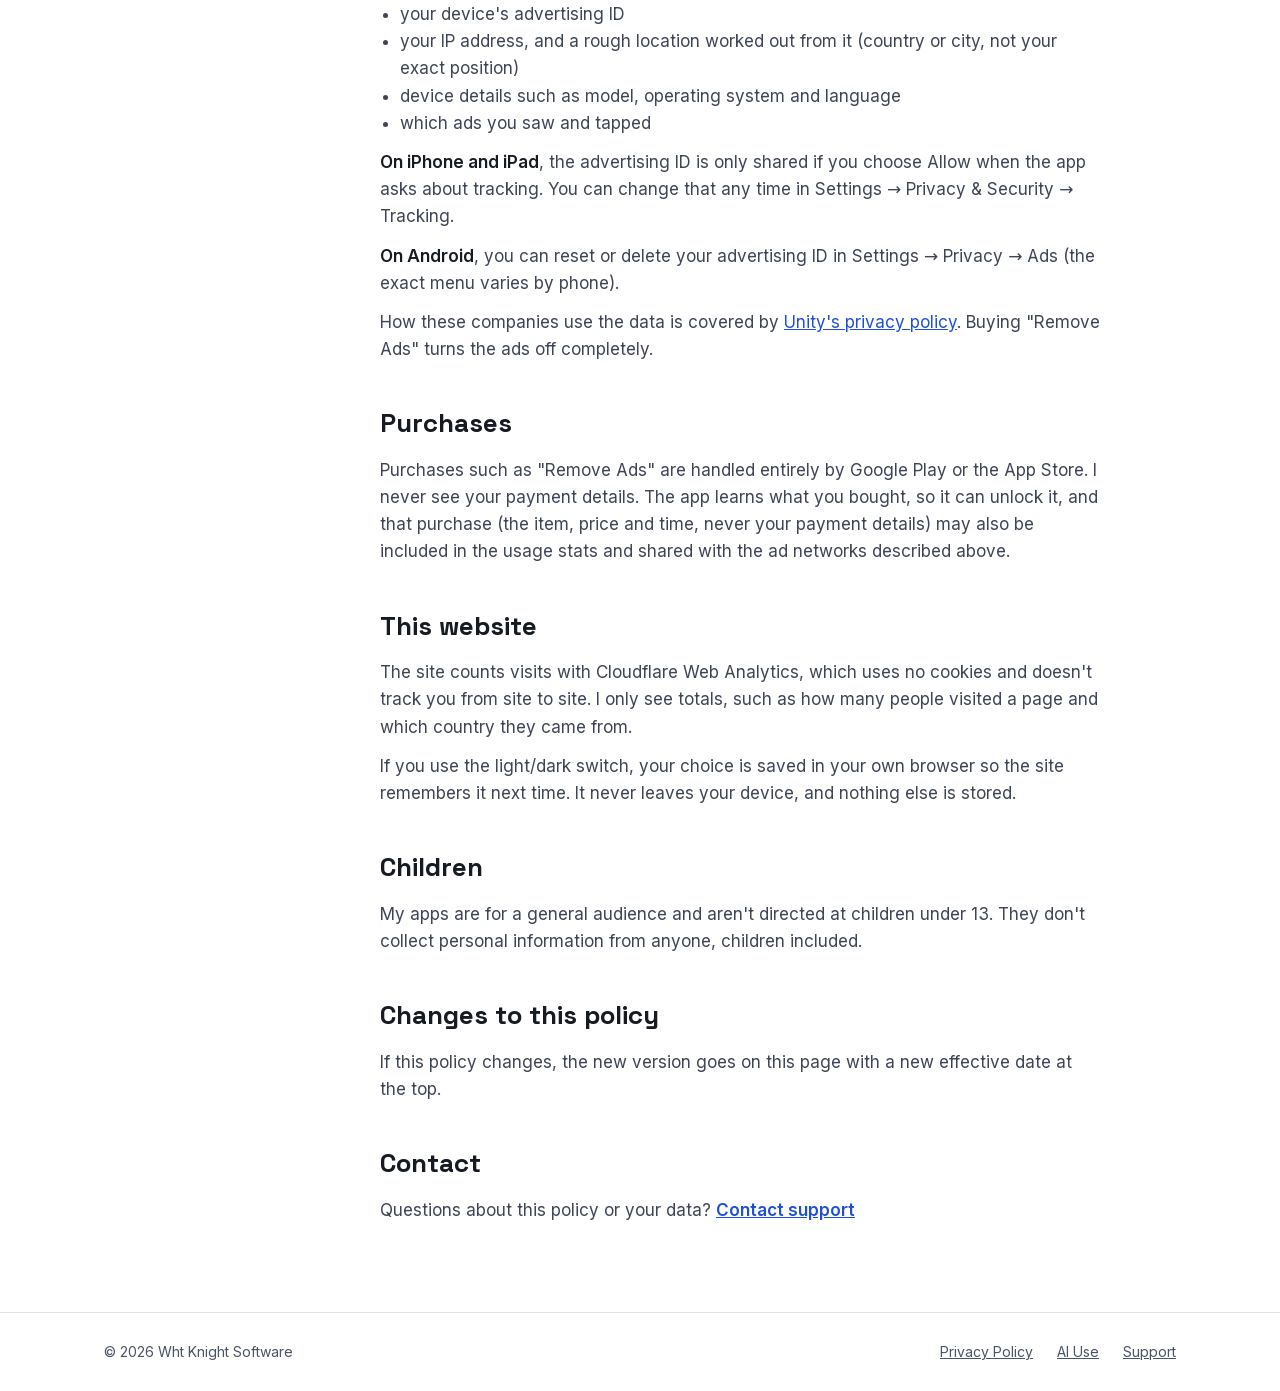
==== commit f550340c: "Explain how to ask about or delete data in the privacy policy." ====
--- a/privacy/index.html
+++ b/privacy/index.html
@@ -42,7 +42,7 @@
 <li>Free versions show ads, and the ad networks collect device information to show them.</li>
 <li>Payments go through Google Play or the App Store; I never see them.</li>
 </ul></div>
-<section id="what"><h2>What this covers</h2><p>This policy covers every app, game and mod published by Wht Knight Software, and this website. Where something applies to only one app, it says so.</p></section><section id="apps"><h2>What my apps keep</h2><p>Nothing you type or calculate ever leaves your device unless you copy or share it yourself. Your settings are saved only on the device, and they're deleted when you uninstall the app.</p><p>I don't ask for your name, email or any account, and I don't sell or share anything about you.</p></section><section id="stats"><h2>Usage stats and crash reports</h2><p>Some apps (Time Calc included) send basic usage numbers and crash reports to Unity, the company whose tools the apps are built with. This tells me how many people use an app and helps me fix crashes.</p><p>It includes things like when the app was opened and for how long, your device model and operating system version, and what went wrong if the app crashed. It's tied to a random ID created when the app is installed, not to you. It never includes your name, email, contacts, or anything you type into the app.</p></section><section id="ads"><h2>Ads in free versions</h2><p>Free versions show ads through Unity LevelPlay, which picks ads from Unity Ads and other ad networks. To show, count and pay for those ads, stop the same ad appearing too often, and prevent fraud, these companies may collect:</p><ul><li>your device's advertising ID</li><li>your IP address, and a rough location worked out from it (country or city, not your exact position)</li><li>device details such as model, operating system and language</li><li>which ads you saw and tapped</li></ul><p><strong>On iPhone and iPad</strong>, the advertising ID is only shared if you choose Allow when the app asks about tracking. You can change that any time in Settings → Privacy &amp; Security → Tracking.</p><p><strong>On Android</strong>, you can reset or delete your advertising ID in Settings → Privacy → Ads (the exact menu varies by phone).</p><p>How these companies use the data is covered by <a href="https://unity.com/legal/game-player-and-app-user-privacy-policy">Unity's privacy policy</a>. Buying "Remove Ads" turns the ads off completely.</p></section><section id="purchases"><h2>Purchases</h2><p>Purchases such as "Remove Ads" are handled entirely by Google Play or the App Store. I never see your payment details. The app learns what you bought, so it can unlock it, and that purchase (the item, price and time, never your payment details) may also be included in the usage stats and shared with the ad networks described above.</p></section><section id="website"><h2>This website</h2><p>The site counts visits with Cloudflare Web Analytics, which uses no cookies and doesn't track you from site to site. I only see totals, such as how many people visited a page and which country they came from.</p><p>If you use the light/dark switch, your choice is saved in your own browser so the site remembers it next time. It never leaves your device, and nothing else is stored.</p></section><section id="children"><h2>Children</h2><p>My apps are for a general audience and aren't directed at children under 13. They don't collect personal information from anyone, children included.</p></section><section id="changes"><h2>Changes to this policy</h2><p>If this policy changes, the new version goes on this page with a new effective date at the top.</p></section><section id="contact"><h2>Contact</h2><p>Questions about this policy or your data? <a class="reveal" href="/#support">Contact support</a></p></section>
+<section id="what"><h2>What this covers</h2><p>This policy covers every app, game and mod published by Wht Knight Software, and this website. Where something applies to only one app, it says so.</p></section><section id="apps"><h2>What my apps keep</h2><p>Nothing you type or calculate ever leaves your device unless you copy or share it yourself. Your settings are saved only on the device, and they're deleted when you uninstall the app.</p><p>I don't ask for your name, email or any account, and I don't sell or share anything about you.</p></section><section id="stats"><h2>Usage stats and crash reports</h2><p>Some apps (Time Calc included) send basic usage numbers and crash reports to Unity, the company whose tools the apps are built with. This tells me how many people use an app and helps me fix crashes.</p><p>It includes things like when the app was opened and for how long, your device model and operating system version, and what went wrong if the app crashed. It's tied to a random ID created when the app is installed, not to you. It never includes your name, email, contacts, or anything you type into the app.</p><p>Because none of this is tied to your name or an account, I have no way to look up or delete it myself. Unity holds the usage stats, crash reports and ad data, and <a href="https://unity.com/legal/game-player-and-app-user-privacy-policy">Unity's privacy policy</a> explains how to ask them about it. You can also reset your advertising ID at any time (see Ads below). If you need help, <a class="reveal" href="/#support">contact support</a> and I'll do what I can.</p></section><section id="ads"><h2>Ads in free versions</h2><p>Free versions show ads through Unity LevelPlay, which picks ads from Unity Ads and other ad networks. To show, count and pay for those ads, stop the same ad appearing too often, and prevent fraud, these companies may collect:</p><ul><li>your device's advertising ID</li><li>your IP address, and a rough location worked out from it (country or city, not your exact position)</li><li>device details such as model, operating system and language</li><li>which ads you saw and tapped</li></ul><p><strong>On iPhone and iPad</strong>, the advertising ID is only shared if you choose Allow when the app asks about tracking. You can change that any time in Settings → Privacy &amp; Security → Tracking.</p><p><strong>On Android</strong>, you can reset or delete your advertising ID in Settings → Privacy → Ads (the exact menu varies by phone).</p><p>How these companies use the data is covered by <a href="https://unity.com/legal/game-player-and-app-user-privacy-policy">Unity's privacy policy</a>. Buying "Remove Ads" turns the ads off completely.</p></section><section id="purchases"><h2>Purchases</h2><p>Purchases such as "Remove Ads" are handled entirely by Google Play or the App Store. I never see your payment details. The app learns what you bought, so it can unlock it, and that purchase (the item, price and time, never your payment details) may also be included in the usage stats and shared with the ad networks described above.</p></section><section id="website"><h2>This website</h2><p>The site counts visits with Cloudflare Web Analytics, which uses no cookies and doesn't track you from site to site. I only see totals, such as how many people visited a page and which country they came from.</p><p>If you use the light/dark switch, your choice is saved in your own browser so the site remembers it next time. It never leaves your device, and nothing else is stored.</p></section><section id="children"><h2>Children</h2><p>My apps are for a general audience and aren't directed at children under 13. They don't collect personal information from anyone, children included.</p></section><section id="changes"><h2>Changes to this policy</h2><p>If this policy changes, the new version goes on this page with a new effective date at the top.</p></section><section id="contact"><h2>Contact</h2><p>Questions about this policy or your data? <a class="reveal" href="/#support">Contact support</a></p></section>
 </div>
 </div>
 </section>
